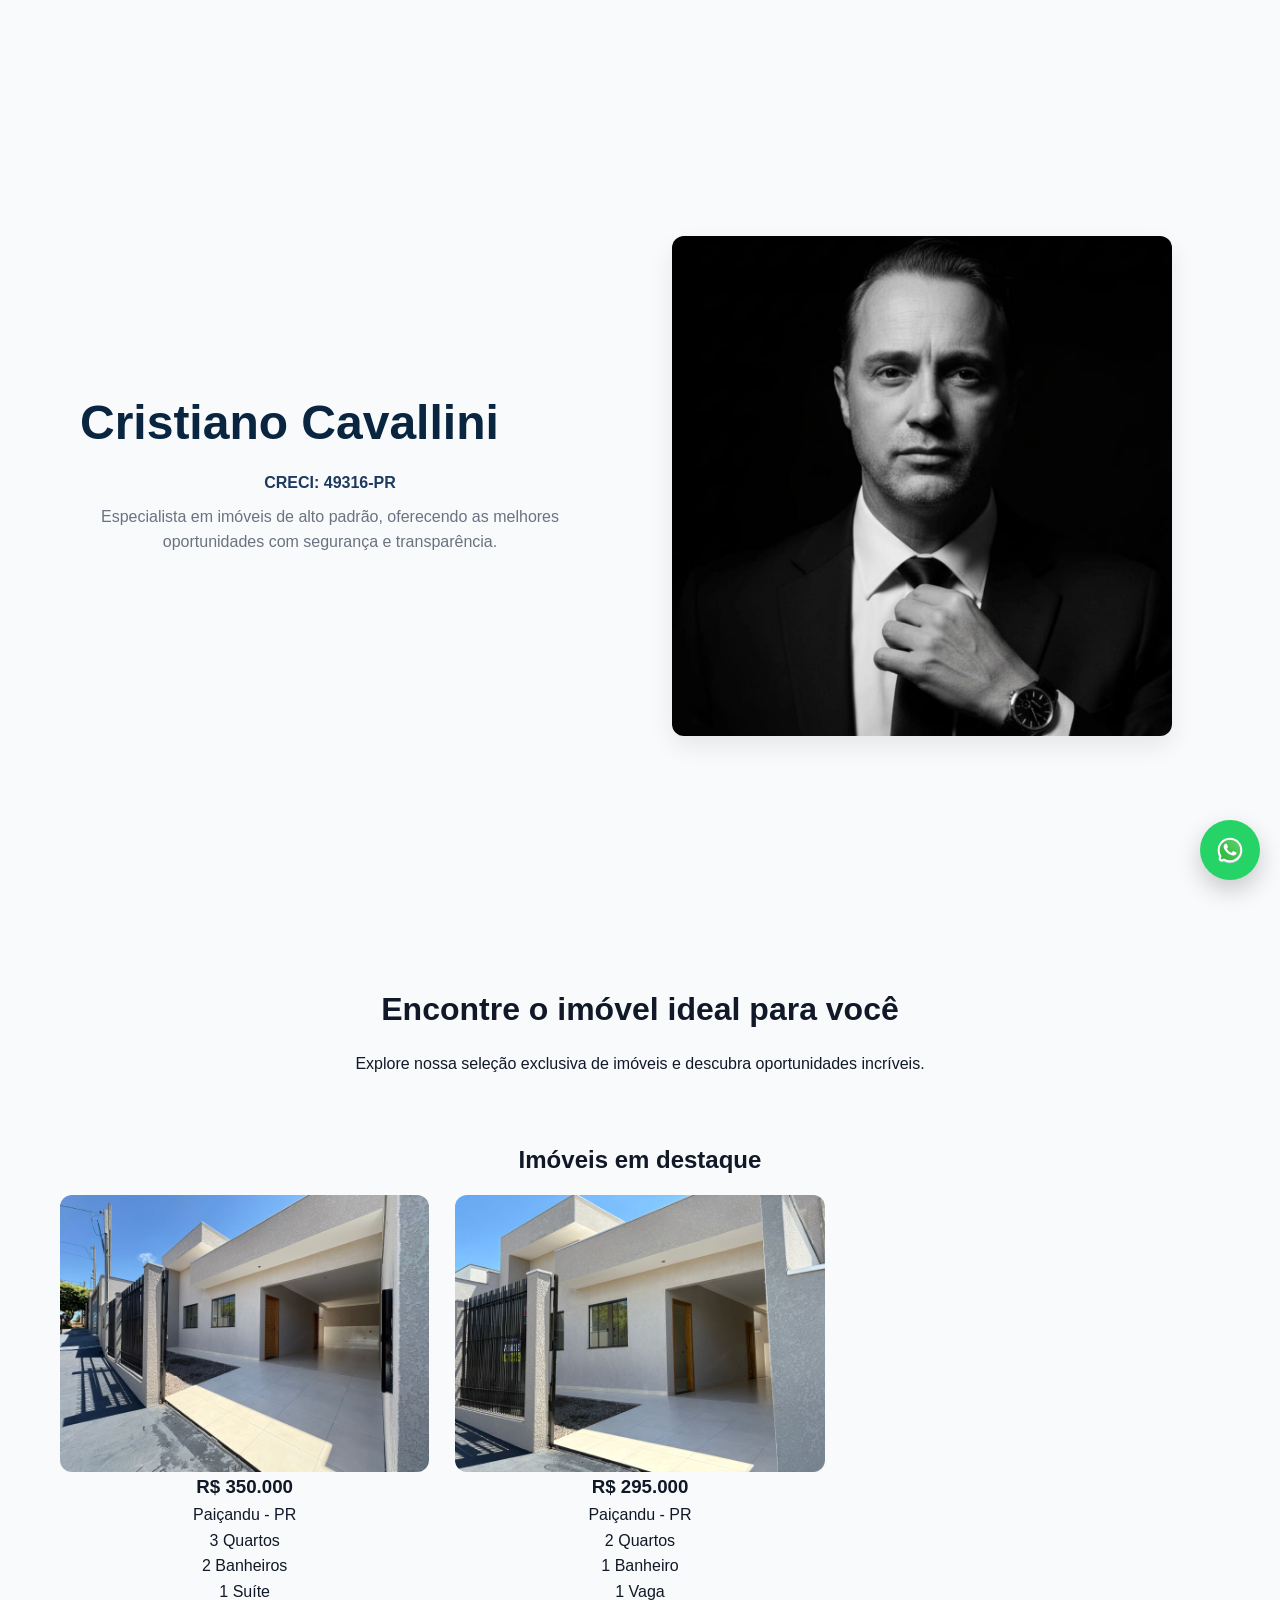
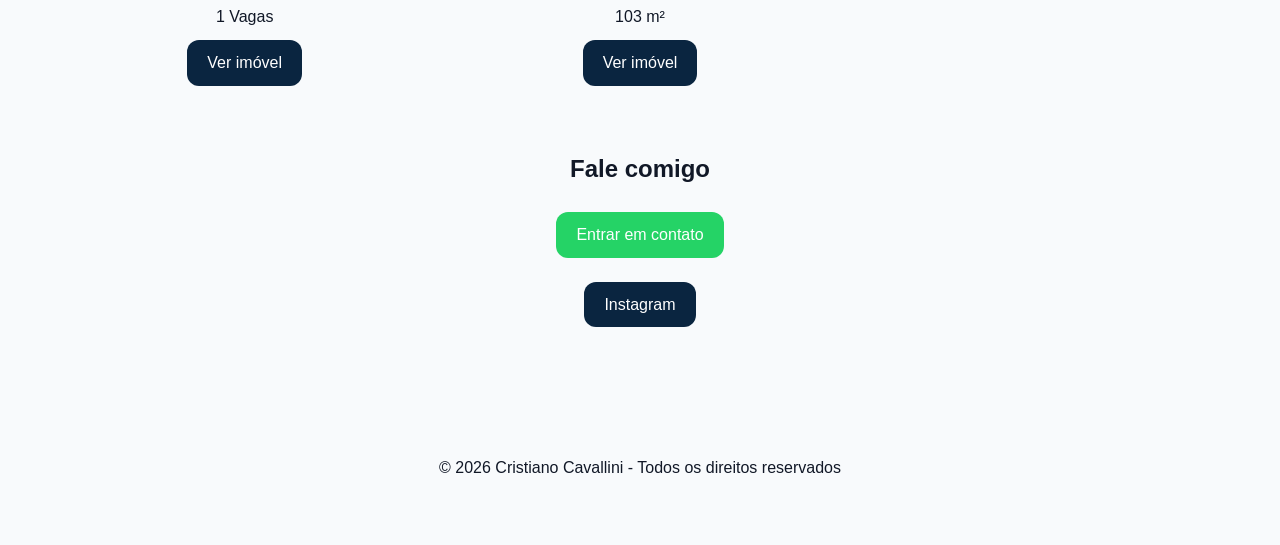
==== index.html @ f1c0b452 "Primeiro commit" ====
<!DOCTYPE html>
<html lang="pt-BR">
<head>
    <meta charset="UTF-8">
    <meta name="viewport" content="width=device-width, initial-scale=1.0">
    <title>Cristiano Cavallini</title>

    <!-- CSS -->
    <link rel="stylesheet" href="style.css">
    <link rel="shortcut icon" href="imagem/logocris.jpeg" type="image/x-icon">
</head>
<body>

<!-- BOTÃO FLUTUANTE -->
<a href="https://wa.me/5544997106540?text=Olá%2C%20tenho%20interesse%20no%20imóvel%20que%20vi%20no%20site.%20Poderia%20me%20passar%20mais%20informações%3F" class="whatsapp-float" target="_blank">
    <img src="imagem/whatsapp-svgrepo-com.svg" alt="imagem-whats">
</a>

<header class="hero reveal">

    <div class="hero-content">
        <h1>Cristiano Cavallini</h1>
        <p class="creci">CRECI: 49316-PR</p>
        <p class="descricao">
            Especialista em imóveis de alto padrão, oferecendo as melhores oportunidades com segurança e transparência.
        </p>
    </div>

    <div class="hero-image">
        <img src="imagem/img.jpeg" alt="Corretor Cristiano Cavallini">
    </div>

</header>

<main>

<!-- INTRODUÇÃO -->
<section class="intro reveal">
    <div class="container">
        <h2>Encontre o imóvel ideal para você</h2>
        <p>Explore nossa seleção exclusiva de imóveis e descubra oportunidades incríveis.</p>
    </div>
</section>

<!-- IMÓVEIS -->
<section class="imoveis reveal">
    <div class="container">

        <h2>Imóveis em destaque</h2>

        <div class="grid">

            <!-- 
            MODELO DE CARD
            Para adicionar mais imóveis, copie este bloco <article> 
            e altere as informações e imagens.
            -->

            <!-- CARD 1 -->
            <article class="card">
                <img src="imagem/casa1.jpeg" alt="Casa 1">
                <h3>R$ 350.000</h3>
                <p>Paiçandu - PR</p>
                <ul>
                    <li>3 Quartos</li>
                    <li>2 Banheiros</li>
                    <li>1 Suíte</li>
                    <li>1 Vagas</li>
                </ul>
                <a href="casaportoseguro.html" class="btn">Ver imóvel</a>
            </article>

            <!-- CARD 2 -->
            <article class="card">
                <img src="imagem/principal2.jpeg" alt="Casa 2">
                <h3>R$ 295.000</h3>
                <p>Paiçandu - PR</p>
                <ul>
                    <li>2 Quartos</li>
                    <li>1 Banheiro</li>
                    <li>1 Vaga</li>
                    <li>103 m²</li>
                </ul>
                <a href="casaportoseguro2.html" class="btn">Ver imóvel</a>
            </article>

            

        </div>
    </div>
</section>

<!-- CONTATO -->
<section class="contato reveal">
    <div class="container">
        <h2>Fale comigo</h2>

        <a href="https://wa.me/5544997106540?text=Olá%2C%20tenho%20interesse%20no%20imóvel%20que%20vi%20no%20site.%20Poderia%20me%20passar%20mais%20informações%3F" target="_blank"  class="btn destaque">Entrar em contato</a>

        <a href="https://www.instagram.com/cristiano_cavallini?igsh=a244aWtqd3Vsb2hl" target="_blank" class="btn">Instagram</a>
    </div>
</section>

</main>

<footer class="reveal">
    <p>© 2026 Cristiano Cavallini - Todos os direitos reservados</p>
</footer>

<!-- JS -->
<script src="script.js"></script>

</body>
</html>
---- style.css ----
/* ================================
   VARIÁVEIS GLOBAIS
================================ */
:root {
     --primary: #0a2540;
    --secondary: #1e3a5f;
    --accent: #25d366;
     --white: #ffffff;
     --gray-light: #f5f7fa;
     --gray: #6b7280;
     --dark: #111827;
     --marom: #f8fafc;

    --font-main: 'Segoe UI', Tahoma, sans-serif;
    --font-size-base: 16px;
    --font-lg: 2rem;
    --font-xl: 3rem;

    --spacing-sm: 8px;
    --spacing-md: 16px;
    --spacing-lg: 32px;
     --spacing-xl: 64px;

  --radius: 12px;
  --shadow: 0 10px 25px rgba(0, 0, 0, 0.08);
  --shadow-hover: 0 15px 35px rgba(0, 0, 0, 0.15);
}

/* ================================
   RESET + BASE
================================ */
* {
  margin: 0;
  padding: 0;
  box-sizing: border-box;
}

body {
  font-family: var(--font-main);
  background: var(--white);
  color: var(--dark);
  line-height: 1.6;
  background-color: var(--marom);
}

/* ================================
   CONTAINER
================================ */
.container {
  width: 100%;
  max-width: 1200px;
  margin: 0 auto;
  padding: 0 20px;
}

/* ================================
   ELEMENTOS GERAIS
================================ */
img {
  width: 100%;
  height: auto;
  display: block;
  border-radius: var(--radius);
}

ul {
  list-style: none;
}

a {
  text-decoration: none;
  color: inherit;
}

/* ================================
   SEÇÕES
================================ */
section,
footer {
  padding: var(--spacing-xl) 0;
}

.hero {
  min-height: 100vh;
}

section + section {
  padding-top: 0;
}

/* ================================
   HERO
================================ */
.hero {
  display: flex;
  flex-direction: column;
  justify-content: center;
  background-color: var(--marom);
  margin-top: 20px;
}

.hero-content {
  padding: 0 20px;
}

.hero-content h1 {
  font-size: var(--font-xl);
  color: var(--primary);
}

.creci {
  font-weight: bold;
  color: var(--secondary);
  margin: var(--spacing-sm) 0;
}

.descricao {
  color: var(--gray);
  max-width: 500px;
}

.hero-image {
  margin-top: var(--spacing-lg);
}

.hero-image img {
  max-width: 100%;
  box-shadow: var(--shadow);
}

/* ================================
   INTRO
================================ */

.casas {
    margin-top: 20px;
}

.intro {
  text-align: center;
}

.intro h2 {
  font-size: var(--font-lg);
  margin-bottom: var(--spacing-md);
}

/* ================================
   IMÓVEIS
================================ */
.imoveis h2 {
  text-align: center;
  margin-bottom: var(--spacing-md);
}

.imoveis .grid {
  display: grid;
  grid-template-columns: 1fr;
  margin-top: var(--spacing-md);
  gap: 26px;
}

/* ================================
   BOTÕES
================================ */
.btn {
  display: inline-block;
  margin-top: var(--spacing-sm);
  padding: 10px 20px;
  border-radius: var(--radius);
  background: var(--primary);
  color: var(--white);
  transition: 0.3s;
  font-weight: 500;
}

.btn:hover {
  background: var(--secondary);
}

.btn.destaque {
  background: var(--accent);
}

.btn.destaque:hover {
  filter: brightness(0.9);
}

/* ================================
   CONTATO
================================ */
.contato {
  text-align: center;
}

.contato .container {
  display: flex;
  flex-direction: column;
  gap: var(--spacing-md);
  align-items: center;
}

/* ================================
   BOTÃO FLUTUANTE
================================ */
.whatsapp-float {
  position: fixed;
  bottom: 20px;
  right: 20px;
  background: #25d366;

  width: 60px;
  height: 60px;
  border-radius: 50%;

  display: flex;
  align-items: center;
  justify-content: center;

  box-shadow: 0 10px 25px rgba(0,0,0,0.2);
  z-index: 999;
  transition: 0.3s;
}

.whatsapp-float img {
  width: 28px;
  height: 28px;
}

.whatsapp-float:hover {
  transform: scale(1.1);
}

/* ================================
   CARROSSEL (CORRIGIDO)
================================ */

.galeria {
  width: 100%;
  max-width: 700px;
  height: 450px;
  margin: 0 auto;
  position: relative;
  overflow: hidden;
  background: #111;
}

.carrossel {
  width: 100%;
  height: 100%;
  position: relative;
}

.slide {
  width: 100%;
  height: 100%;
  object-fit: contain;
  display: none;
}

.slide.active {
  display: block;
}

/* sobrescreve o img global */
.galeria img {
  height: 100%;
  object-fit: contain;
}

/* Botões */
.prev,
.next {
  position: absolute;
  top: 50%;
  transform: translateY(-50%);
  background: var(--primary);
  color: var(--white);
  border: none;
  padding: 10px;
  cursor: pointer;
  border-radius: 50%;
  z-index: 10;
}

.prev { left: 10px; }
.next { right: 10px; }

/* ================================
   PÁGINA IMÓVEL
================================ */
.imovel {
  display: flex;
  flex-direction: column;
  gap: var(--spacing-lg);
}

.card h3, p, ul {
    text-align: center;
}

.card {
  text-align: center;
}

.card .btn {
  display: inline-block;
  margin: 10px auto 0;
}

.info {
  text-align: center;
  max-width: 500px;
  margin: 0 auto;
}

.preco {
  font-size: 1.8rem;
  color: var(--primary);
  margin: var(--spacing-sm) 0;
}

/* ================================
   REVEAL
================================ */
.reveal {
  opacity: 0;
  transform: translateY(30px);
  transition: 0.6s ease;
}

.reveal.active {
  opacity: 1;
  transform: translateY(0);
}

/* ================================
   RESPONSIVIDADE
================================ */

/* Tablet */
@media (min-width: 768px) {
  .hero {
    flex-direction: row;
    align-items: center;
    justify-content: center;
    gap: var(--spacing-xl);
    padding: 0 40px;
  }

  .hero-content {
    flex: 1;
    max-width: 500px;
    padding: 0;
  }

  .hero-image {
    flex: 1;
    display: flex;
    justify-content: center;
  }

  .hero-image img {
    max-width: 400px;
  }

  .imoveis .grid {
    grid-template-columns: repeat(2, 1fr);
  }

  .imovel {
    flex-direction: row;
    align-items: center;
    justify-content: center;
    gap: var(--spacing-xl);
  }

  
  .info {
    text-align: center;
  }
}

/* Desktop */
@media (min-width: 1024px) {
  .hero {
    padding: 0 80px;
  }

  .hero-image img {
    max-width: 500px;
  }

  .imoveis .grid {
    grid-template-columns: repeat(3, 1fr);
  }

  section,
  footer {
    padding: var(--spacing-xl) 0;
    text-align: center;
  }
}
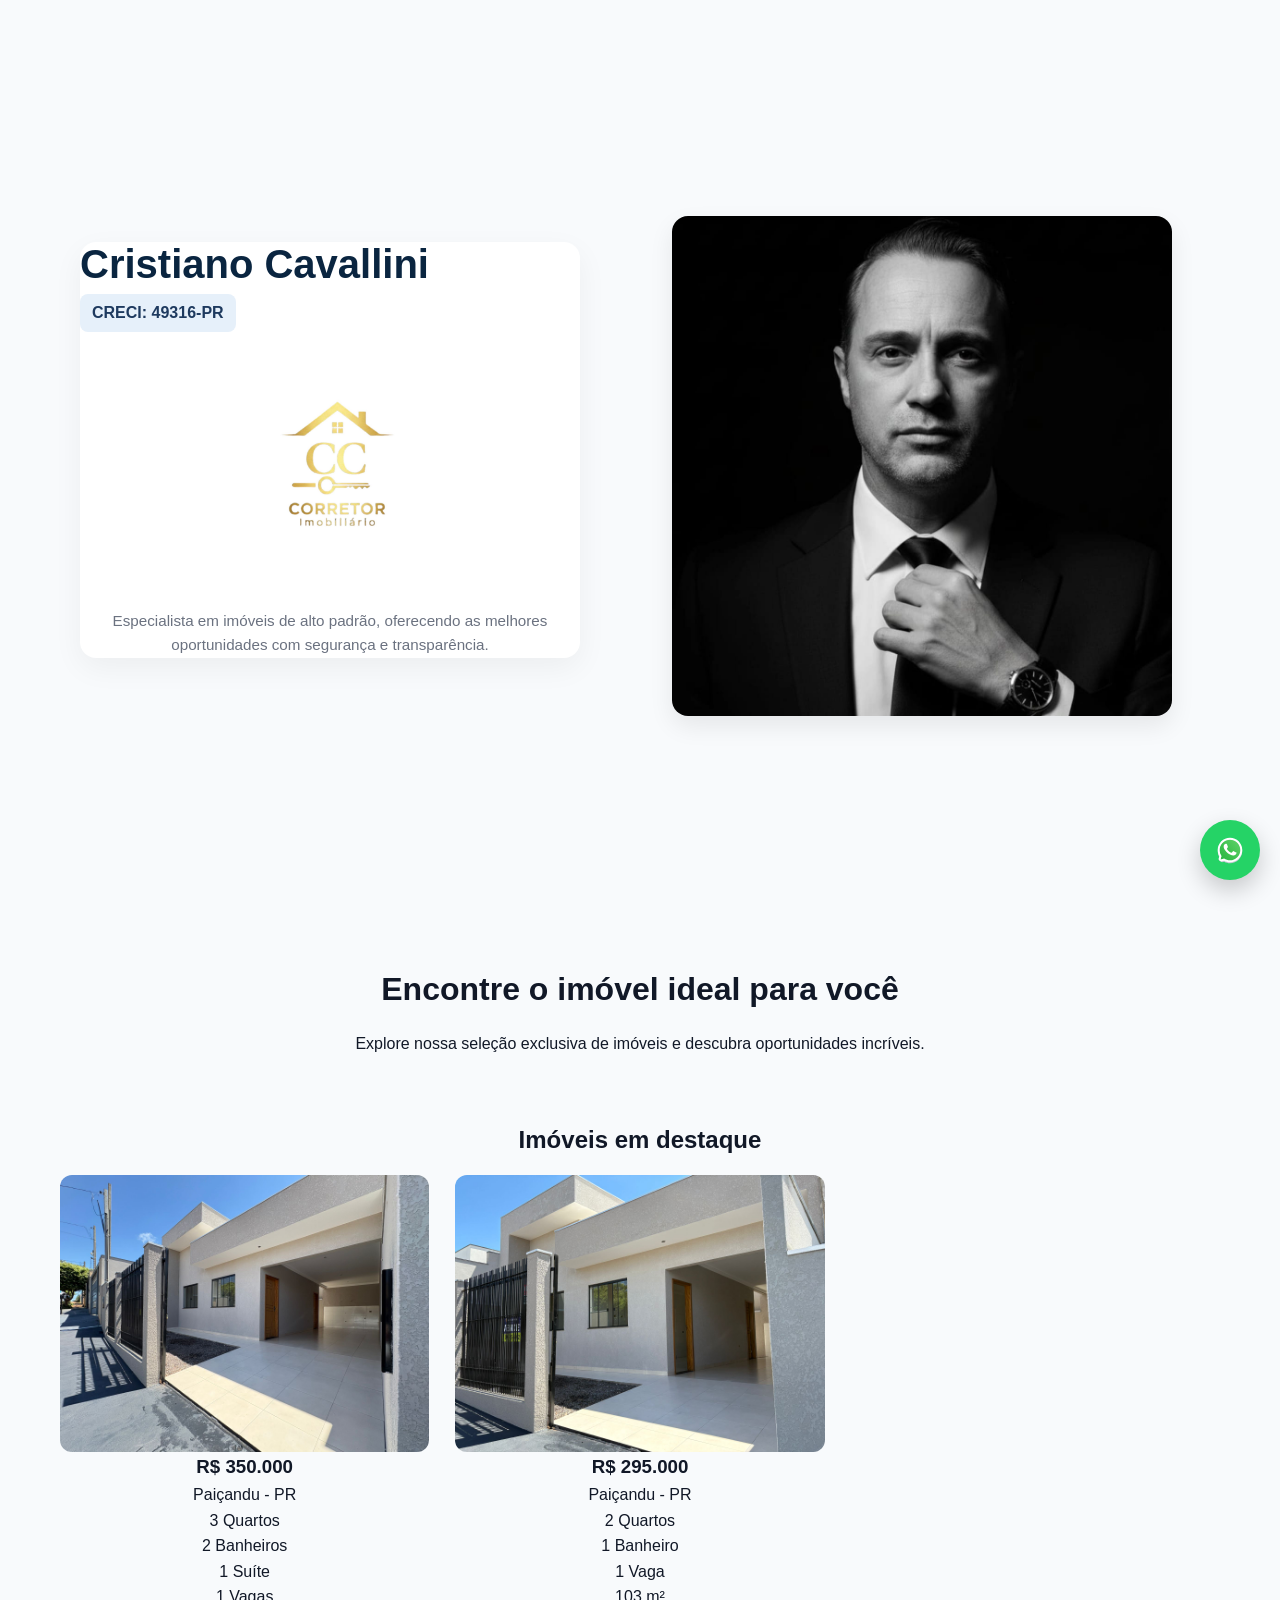
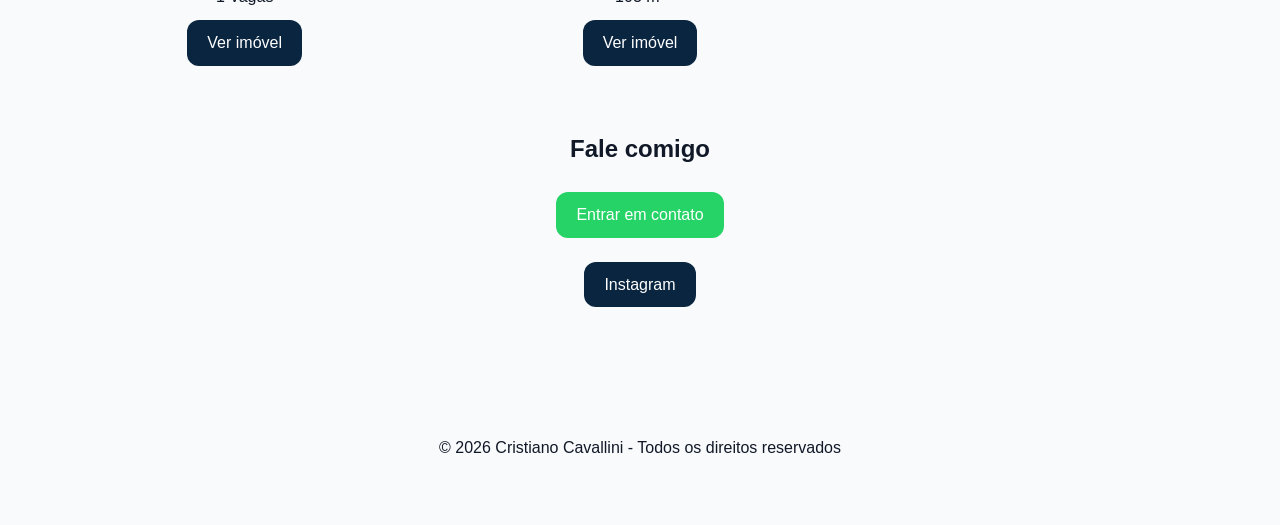
==== commit ae37eb83: "Adicionada a logo" ====
--- a/index.html
+++ b/index.html
@@ -21,6 +21,10 @@
     <div class="hero-content">
         <h1>Cristiano Cavallini</h1>
         <p class="creci">CRECI: 49316-PR</p>
+
+        <!-- LOGO -->
+        <img src="imagem/log.jpeg" alt="Logo Cristiano Cavallini" class="logo-corretor">
+
         <p class="descricao">
             Especialista em imóveis de alto padrão, oferecendo as melhores oportunidades com segurança e transparência.
         </p>
--- a/style.css
+++ b/style.css
@@ -82,6 +82,7 @@
 
 .hero {
   min-height: 100vh;
+
 }
 
 section + section {
@@ -96,27 +97,47 @@
   flex-direction: column;
   justify-content: center;
   background-color: var(--marom);
-  margin-top: 20px;
+  padding-top: 10px;
 }
 
 .hero-content {
-  padding: 0 20px;
+  background: white;
+  position: relative;
+  padding: 30px;
+  border-radius: 16px;
+  box-shadow: 0 10px 30px rgba(0,0,0,0.05);
+}
+
+.logo-corretor {
+  position: absolute;
+  top: 10px;
+  right: 10px;
+  width: 90px;
 }
 
 .hero-content h1 {
-  font-size: var(--font-xl);
   color: var(--primary);
-}
+   font-size: 2.5rem;
+  line-height: 1.1;
+}
+
 
 .creci {
-  font-weight: bold;
   color: var(--secondary);
   margin: var(--spacing-sm) 0;
+  background: #e6f0fa;
+  padding: 6px 12px;
+  border-radius: 8px;
+  display: inline-block;
+  font-weight: 600;
 }
 
 .descricao {
   color: var(--gray);
   max-width: 500px;
+  font-size: 0.95rem;
+  line-height: 1.6;
+  margin-top: 10px;
 }
 
 .hero-image {
@@ -126,6 +147,9 @@
 .hero-image img {
   max-width: 100%;
   box-shadow: var(--shadow);
+   border-radius: 16px;
+  max-height: 380px;
+  object-fit: cover;
 }
 
 /* ================================
@@ -364,6 +388,13 @@
     max-width: 400px;
   }
 
+  .logo-corretor {
+    position: static; /* 🔥 REMOVE o absolute */
+    display: block;
+    margin: 0 auto 20px; /* centraliza em cima */
+    width: 140px;
+  }
+
   .imoveis .grid {
     grid-template-columns: repeat(2, 1fr);
   }
@@ -389,8 +420,9 @@
 
   .hero-image img {
     max-width: 500px;
-  }
-
+    max-height: 600px;
+  }
+  
   .imoveis .grid {
     grid-template-columns: repeat(3, 1fr);
   }
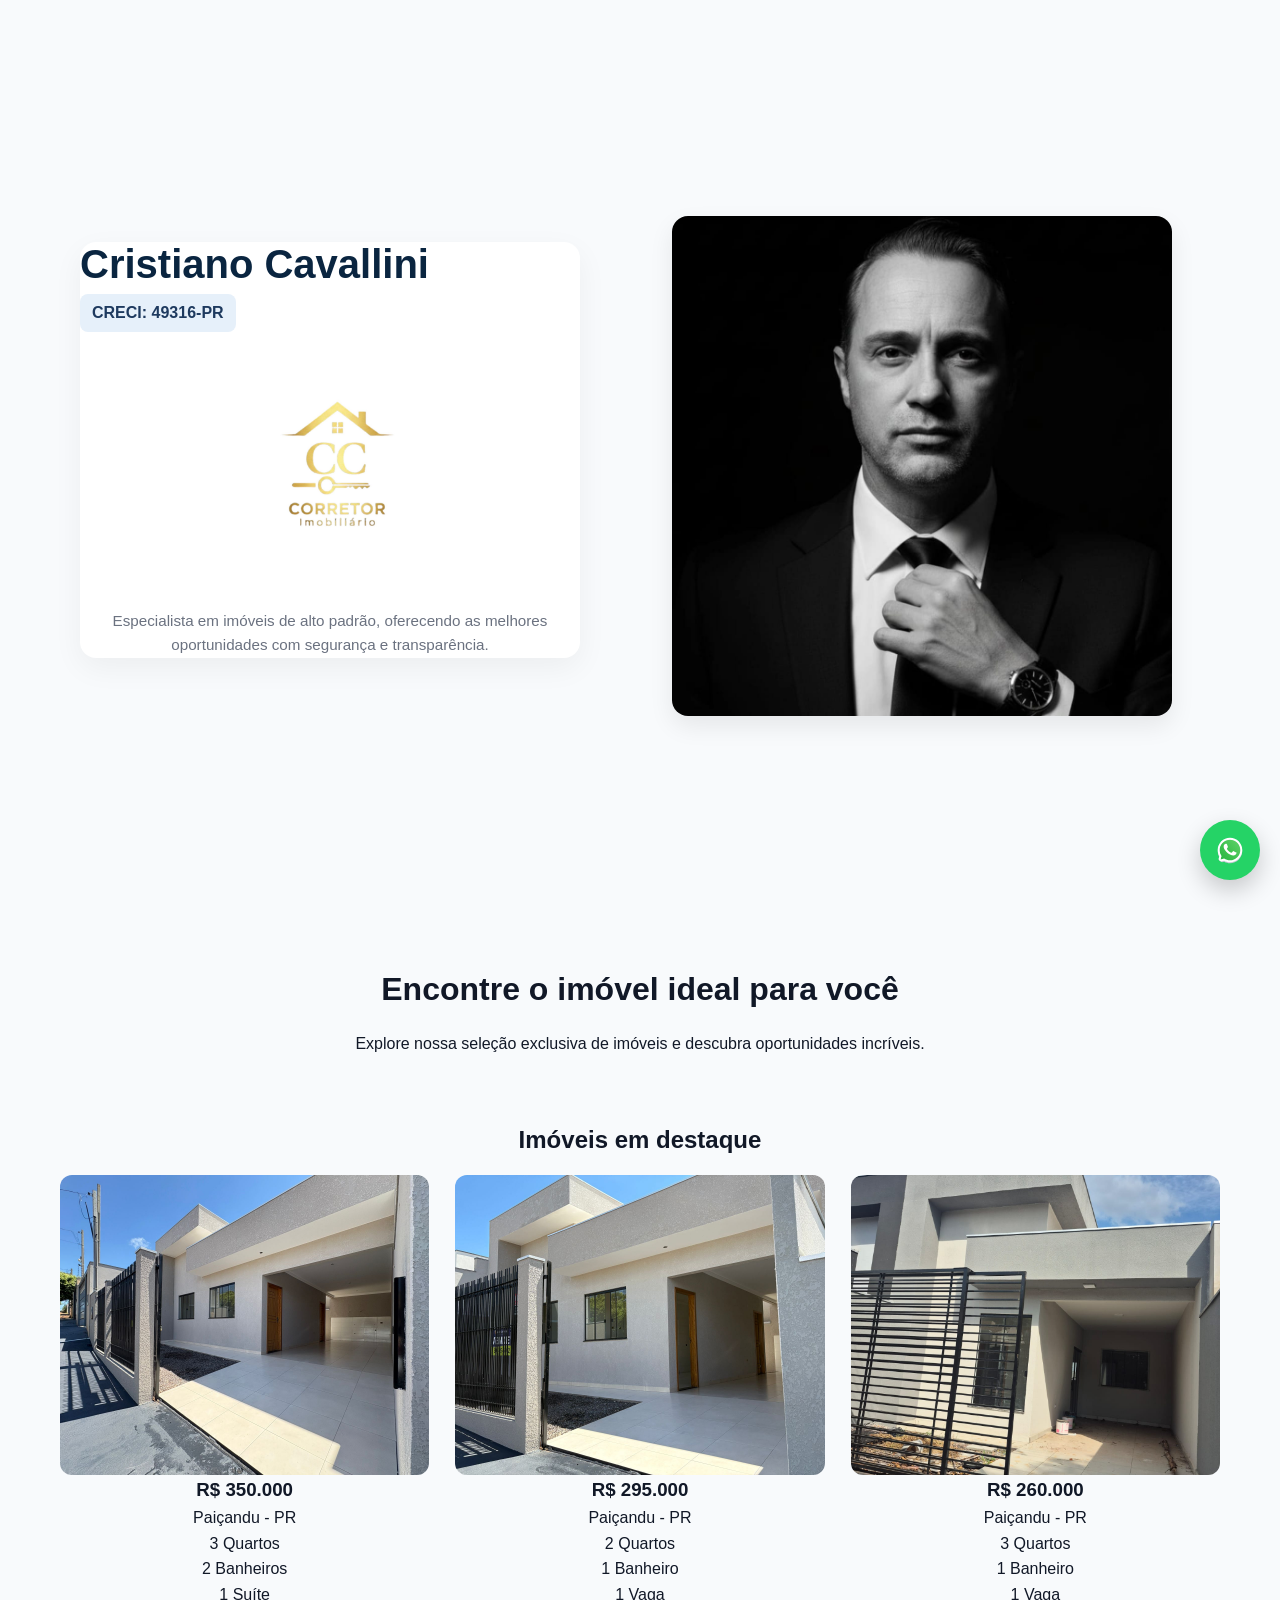
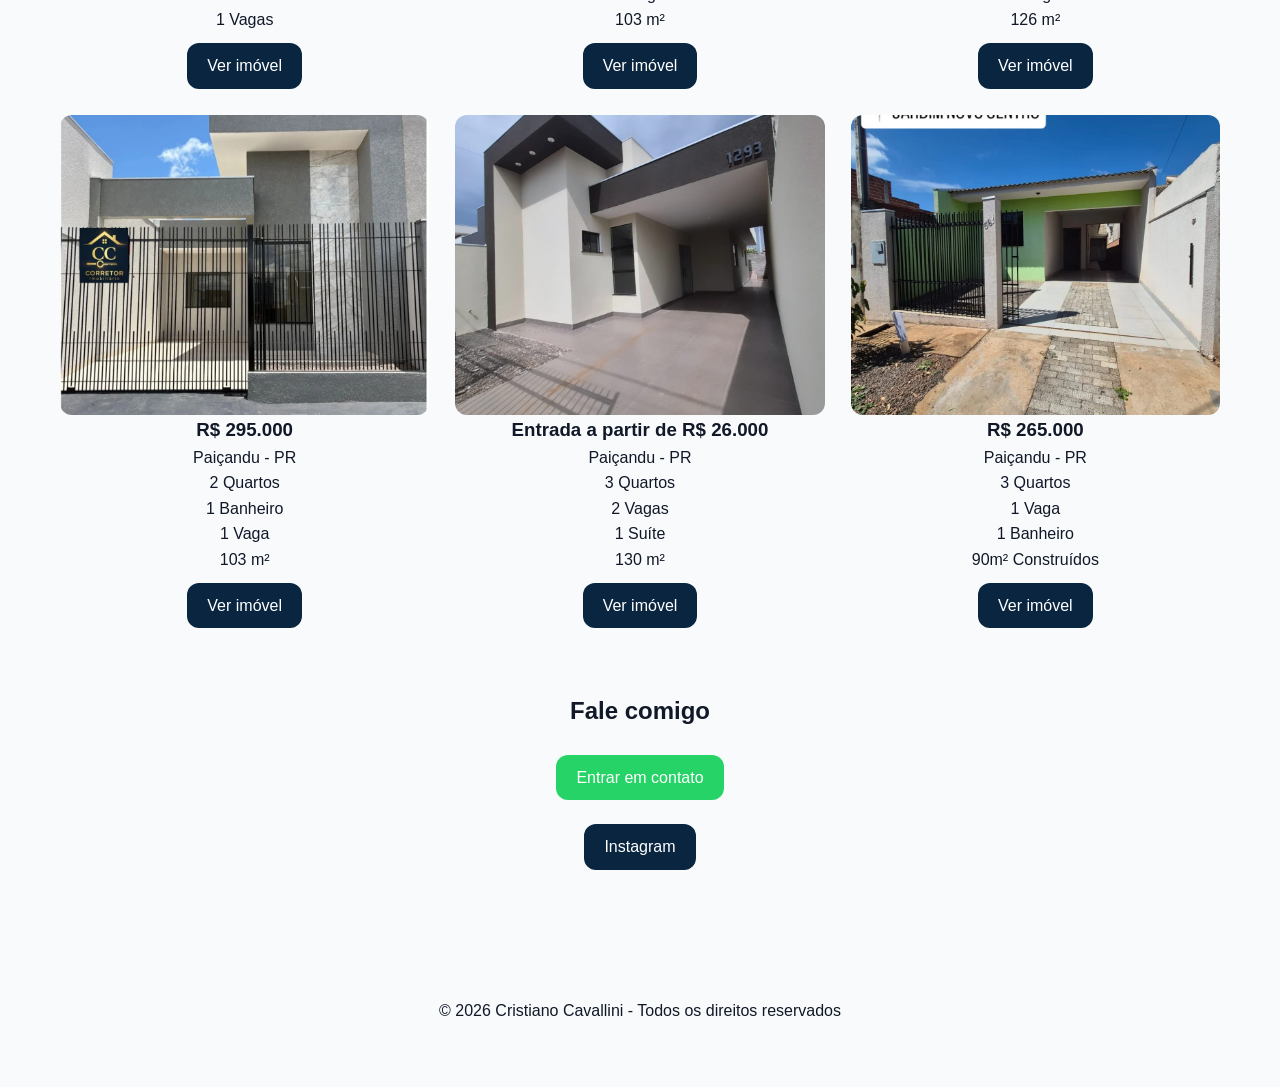
==== commit 33a9cbce: "Adicionado novas casa" ====
--- a/index.html
+++ b/index.html
@@ -88,6 +88,64 @@
                 <a href="casaportoseguro2.html" class="btn">Ver imóvel</a>
             </article>
 
+
+            <!-- CARD 3 -->
+            <article class="card">
+                <img src="imagem/frente3.jpeg" alt="Casa 3">
+                <h3>R$ 260.000</h3>
+                <p>Paiçandu - PR</p>
+                <ul>
+                    <li>3 Quartos</li>
+                    <li>1 Banheiro</li>
+                    <li>1 Vaga</li>
+                    <li>126 m²</li>
+                </ul>
+                <a href="santaluzia.html" class="btn">Ver imóvel</a>
+            </article>
+
+            <!-- CARD 4 -->
+            <article class="card">
+                <img src="imagem/frente4.jpeg" alt="Casa 4">
+                <h3>R$ 295.000</h3>
+                <p>Paiçandu - PR</p>
+                <ul>
+                    <li>2 Quartos</li>
+                    <li>1 Banheiro</li>
+                    <li>1 Vaga</li>
+                    <li>103 m²</li>
+                </ul>
+                <a href="portoseguro3.html" class="btn">Ver imóvel</a>
+            </article>
+
+               <!-- CARD 5 -->
+            <article class="card">
+                <img src="imagem/frente5.jpeg" alt="Casa 5">
+                <h3>Entrada a partir de R$ 26.000</h3>
+                <p>Paiçandu - PR</p>
+                <ul>
+                    <li>3 Quartos</li>
+                    <li>2 Vagas</li>
+                    <li>1 Suíte</li>
+                    <li>130 m²</li>
+                </ul>
+                <a href="mazieiro.html" class="btn">Ver imóvel</a>
+            </article>
+
+
+              <!-- CARD 6 -->
+            <article class="card">
+                <img src="imagem/frente6.jpeg" alt="Casa 5">
+                <h3>R$ 265.000</h3>
+                <p>Paiçandu - PR</p>
+                <ul>
+                    <li>3 Quartos</li>
+                    <li>1 Vaga</li>
+                    <li>1 Banheiro</li>
+                    <li>90m² Construídos</li>
+                </ul>
+                <a href="novocentro.html" class="btn">Ver imóvel</a>
+            </article>
+
             
 
         </div>
@@ -101,7 +159,7 @@
 
         <a href="https://wa.me/5544997106540?text=Olá%2C%20tenho%20interesse%20no%20imóvel%20que%20vi%20no%20site.%20Poderia%20me%20passar%20mais%20informações%3F" target="_blank"  class="btn destaque">Entrar em contato</a>
 
-        <a href="https://www.instagram.com/cristiano_cavallini?igsh=a244aWtqd3Vsb2hl" target="_blank" class="btn">Instagram</a>
+        <a href="https://www.instagram.com/cristianocavallini.corretor?igsh=YXlvZHE0NzVoc2J1" target="_blank" class="btn">Instagram</a>
     </div>
 </section>
 
--- a/style.css
+++ b/style.css
@@ -111,14 +111,15 @@
 .logo-corretor {
   position: absolute;
   top: 10px;
-  right: 10px;
-  width: 90px;
+  right: 30px;
+  width: 80px;
 }
 
 .hero-content h1 {
   color: var(--primary);
    font-size: 2.5rem;
   line-height: 1.1;
+  max-width: calc(100% - 110px);
 }
 
 
@@ -324,12 +325,19 @@
 }
 
 .card {
-  text-align: center;
+  display: flex;
+  flex-direction: column;
+  height: 100%;
 }
 
 .card .btn {
   display: inline-block;
   margin: 10px auto 0;
+}
+
+.card img {
+  height: 300px;
+  object-fit: cover;
 }
 
 .info {
@@ -388,6 +396,10 @@
     max-width: 400px;
   }
 
+  .hero-content {
+    display: block;
+  }
+
   .logo-corretor {
     position: static; /* 🔥 REMOVE o absolute */
     display: block;
